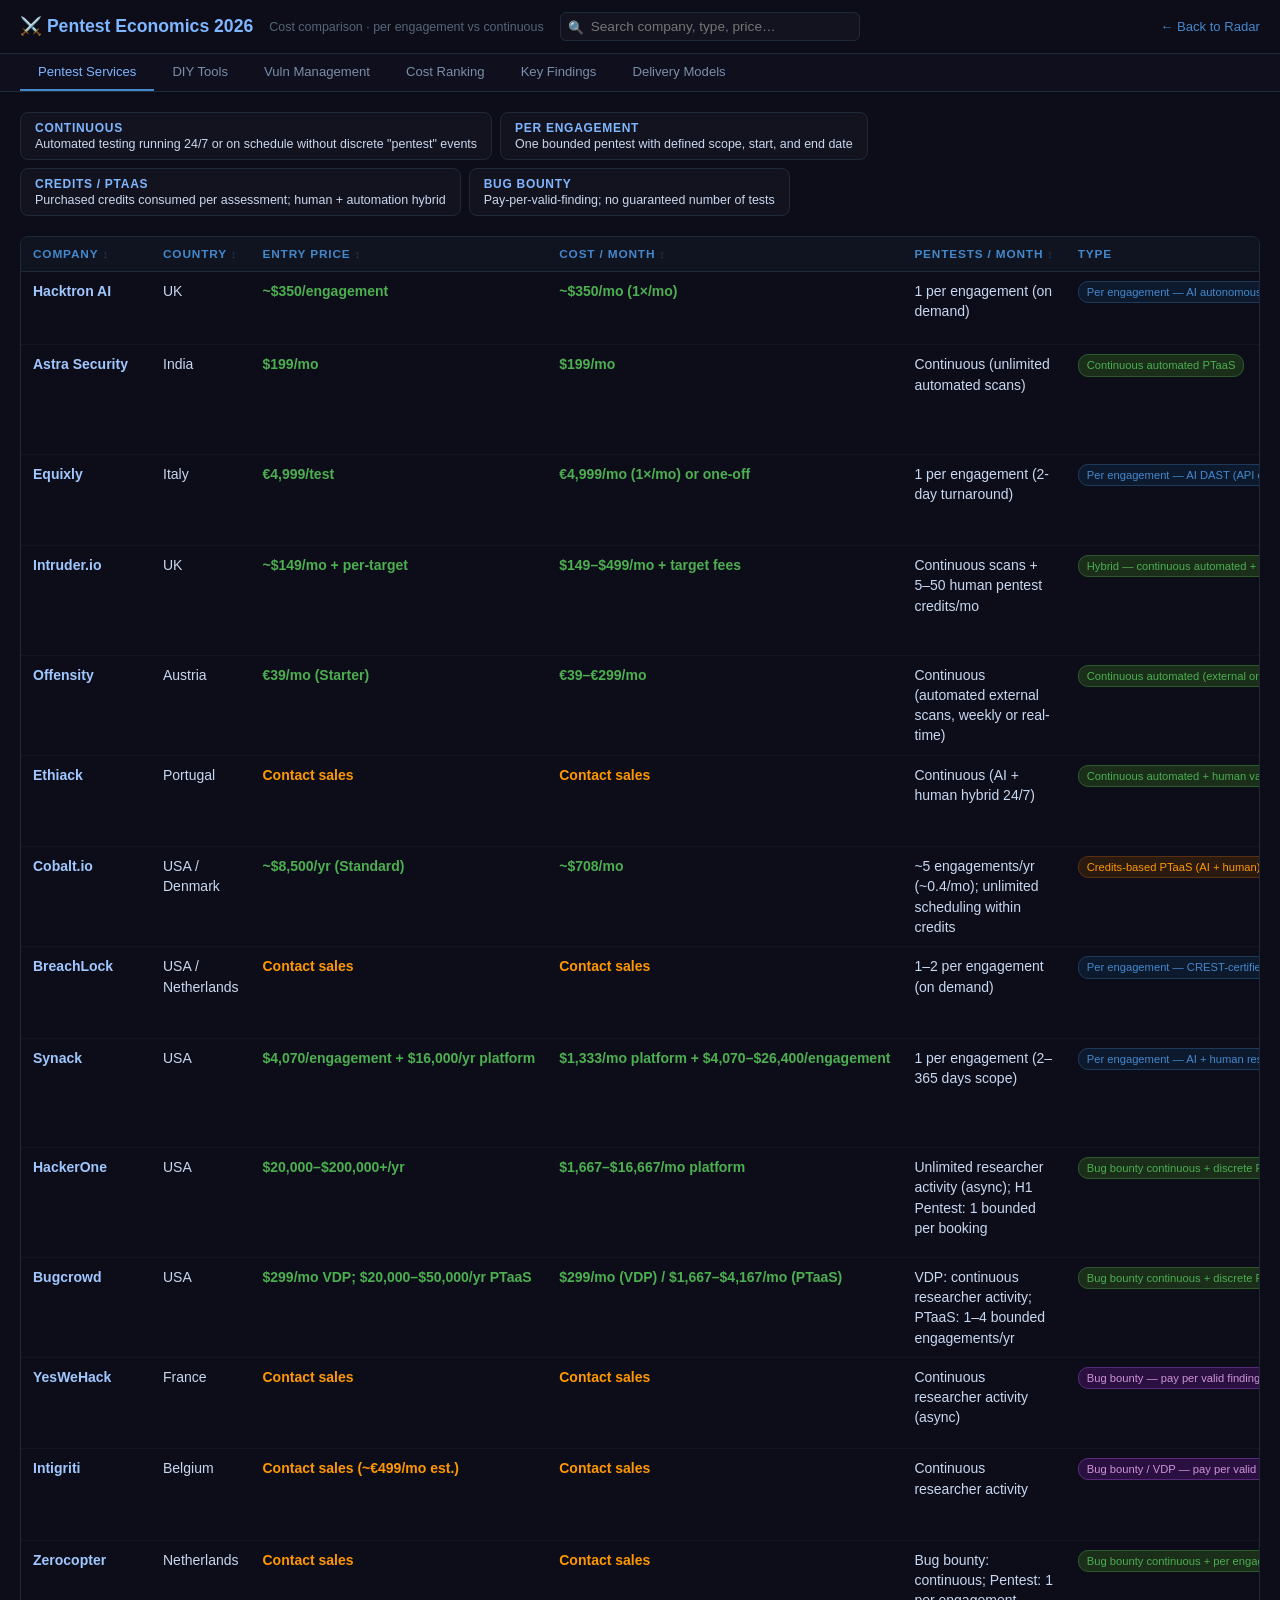
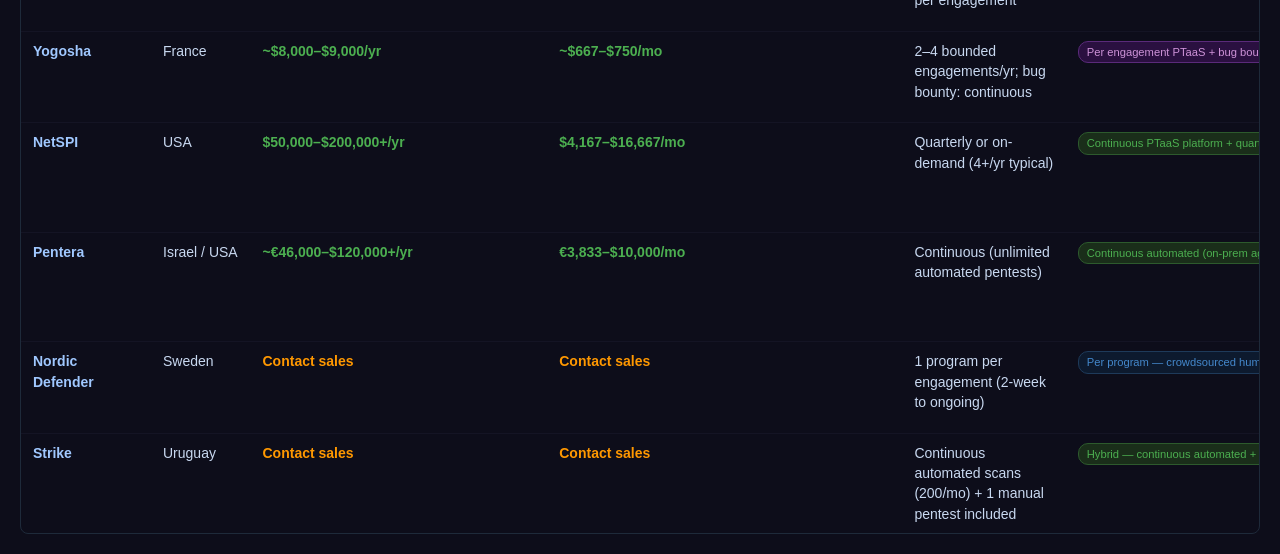
==== Competitors_Radar/pentest_economics.html @ 2196cc8c "Add interactive HTML pages for pricing reference and pentest economics" ====
<!DOCTYPE html>
<html lang="en">
<head>
<meta charset="utf-8"/>
<meta name="viewport" content="width=device-width, initial-scale=1"/>
<title>Pentest Economics 2026</title>
<style>
*,*::before,*::after{box-sizing:border-box;margin:0;padding:0}
body{background:#0d0d1a;color:#c8d8f0;font-family:'Segoe UI',Arial,sans-serif;font-size:14px;min-height:100vh}

.topbar{position:sticky;top:0;z-index:100;background:#0d0d1a;border-bottom:1px solid #1e2a3a;padding:12px 20px;display:flex;align-items:center;gap:16px;flex-wrap:wrap}
.topbar h1{font-size:1.1rem;font-weight:700;color:#7eb6ff;white-space:nowrap}
.topbar .meta{font-size:.78rem;color:#556677}
.search-wrap{flex:1;min-width:180px;max-width:300px;position:relative}
.search-wrap input{width:100%;background:#13131f;border:1px solid #1e2a3a;border-radius:6px;padding:6px 10px 6px 30px;color:#c8d8f0;font-size:.85rem;outline:none}
.search-wrap input:focus{border-color:#4488cc}
.search-wrap::before{content:'🔍';position:absolute;left:8px;top:50%;transform:translateY(-50%);font-size:.8rem;pointer-events:none}
.back-link{color:#4488cc;text-decoration:none;font-size:.82rem;margin-left:auto;white-space:nowrap}
.back-link:hover{color:#7eb6ff}

.tab-nav{display:flex;gap:0;overflow-x:auto;border-bottom:1px solid #1e2a3a;background:#0f0f1e;padding:0 20px;scrollbar-width:none}
.tab-nav::-webkit-scrollbar{display:none}
.tab-btn{background:none;border:none;border-bottom:2px solid transparent;color:#7a8fa8;font-size:.82rem;padding:10px 18px;cursor:pointer;white-space:nowrap;transition:color .15s,border-color .15s}
.tab-btn:hover{color:#a0c8ff}
.tab-btn.active{color:#7eb6ff;border-bottom-color:#4488cc}

.content{padding:20px}
.section{display:none}
.section.visible{display:block}

/* definition pills */
.defs{display:flex;flex-wrap:wrap;gap:8px;margin-bottom:20px}
.def-pill{background:#13131f;border:1px solid #1e2a3a;border-radius:8px;padding:8px 14px;font-size:.78rem}
.def-pill strong{color:#7eb6ff;display:block;margin-bottom:2px;font-size:.75rem;text-transform:uppercase;letter-spacing:.06em}

/* table */
.table-wrap{overflow-x:auto;border:1px solid #1e2a3a;border-radius:8px;margin-top:4px}
table{width:100%;border-collapse:collapse;min-width:700px}
thead{position:sticky;top:0;z-index:10}
th{background:#0f1420;color:#4488cc;font-size:.74rem;font-weight:600;text-transform:uppercase;letter-spacing:.07em;padding:10px 12px;text-align:left;border-bottom:1px solid #1e2a3a;cursor:pointer;white-space:nowrap;user-select:none}
th:hover{color:#7eb6ff}
th .si{margin-left:4px;opacity:.35;font-size:.7rem}
th.s-asc .si::after{content:'▲';opacity:1}
th.s-desc .si::after{content:'▼';opacity:1}
th:not(.s-asc):not(.s-desc) .si::after{content:'↕'}
td{padding:9px 12px;border-bottom:1px solid #141424;vertical-align:top;line-height:1.45}
tr:last-child td{border-bottom:none}
tr:hover td{background:#111120}
tr.hidden-row{display:none}
td.c-company{font-weight:600;color:#a0c8ff;min-width:130px}
td.c-price{font-weight:700;color:#4caf50;white-space:nowrap}
td.c-free{font-weight:700;color:#4fc3f7}
td.c-contact{font-weight:600;color:#ff9800}
td.c-month{color:#c8d8f0}
td.c-note{font-size:.78rem;color:#7a8fa8}
td.c-type{font-size:.78rem}

/* type badge */
.type-badge{display:inline-block;padding:2px 8px;border-radius:10px;font-size:.7rem;white-space:nowrap}
.tb-continuous{background:#1a2e1a;color:#4caf50;border:1px solid #2d5a2d}
.tb-engagement{background:#0d1a2e;color:#4488cc;border:1px solid #1e3a5a}
.tb-tool{background:#2a2a10;color:#ffc107;border:1px solid #5a4a00}
.tb-bugbounty{background:#2a1040;color:#ce93d8;border:1px solid #5a2a7a}
.tb-bas{background:#2a1a10;color:#ff9800;border:1px solid #5a3010}
.tb-hybrid{background:#1a1a2e;color:#7986cb;border:1px solid #2e3a6a}

/* cost ranking bar chart */
.rank-section{margin-top:4px}
.rank-item{display:flex;align-items:center;gap:12px;margin-bottom:8px;padding:8px 12px;background:#13131f;border:1px solid #1e2a3a;border-radius:6px}
.rank-company{min-width:160px;font-weight:600;color:#a0c8ff;font-size:.85rem}
.rank-price{min-width:170px;font-weight:700;color:#4caf50;font-size:.85rem;white-space:nowrap}
.rank-bar-wrap{flex:1;background:#0f0f1e;border-radius:4px;height:8px;overflow:hidden}
.rank-bar{height:100%;border-radius:4px;background:linear-gradient(90deg,#4488cc,#4caf50);transition:width .3s}
.rank-type{min-width:120px;font-size:.72rem;color:#7a8fa8}
.rank-human{color:#ce93d8;font-size:.72rem;min-width:80px}

/* insight cards */
.insight-grid{display:grid;grid-template-columns:repeat(auto-fill,minmax(260px,1fr));gap:14px}
.insight-card{background:#13131f;border:1px solid #1e2a3a;border-radius:8px;padding:16px}
.insight-q{font-size:.75rem;color:#556677;text-transform:uppercase;letter-spacing:.08em;margin-bottom:4px}
.insight-a{font-size:.88rem;color:#c8d8f0;font-weight:600;margin-bottom:4px}
.insight-detail{font-size:.78rem;color:#8899aa;line-height:1.5}

/* model breakdown */
.model-grid{display:grid;grid-template-columns:repeat(auto-fill,minmax(220px,1fr));gap:12px;margin-top:4px}
.model-card{background:#13131f;border:1px solid #1e2a3a;border-radius:8px;padding:14px}
.model-title{font-size:.85rem;font-weight:700;margin-bottom:8px}
.model-vendors{font-size:.78rem;color:#7a8fa8;line-height:1.8}
.model-for{font-size:.75rem;color:#556677;margin-top:6px;padding-top:6px;border-top:1px solid #1e2a3a}

.section-note{background:#10101e;border:1px solid #1e2a3a;border-radius:6px;padding:10px 14px;font-size:.8rem;color:#7a8fa8;margin-bottom:14px;line-height:1.5}
.section-note strong{color:#a0c8ff}
</style>
</head>
<body>

<div class="topbar">
  <h1>⚔️ Pentest Economics 2026</h1>
  <span class="meta">Cost comparison · per engagement vs continuous</span>
  <div class="search-wrap">
    <input type="text" id="gsearch" placeholder="Search company, type, price…" oninput="filterAll()"/>
  </div>
  <a class="back-link" href="index.html">← Back to Radar</a>
</div>

<div class="tab-nav">
  <button class="tab-btn active" onclick="sw('services',this)">Pentest Services</button>
  <button class="tab-btn" onclick="sw('tools',this)">DIY Tools</button>
  <button class="tab-btn" onclick="sw('vm',this)">Vuln Management</button>
  <button class="tab-btn" onclick="sw('ranking',this)">Cost Ranking</button>
  <button class="tab-btn" onclick="sw('insights',this)">Key Findings</button>
  <button class="tab-btn" onclick="sw('models',this)">Delivery Models</button>
</div>

<div class="content">

<!-- PENTEST SERVICES -->
<div class="section visible" id="section-services">
  <div class="defs">
    <div class="def-pill"><strong>Continuous</strong>Automated testing running 24/7 or on schedule without discrete "pentest" events</div>
    <div class="def-pill"><strong>Per Engagement</strong>One bounded pentest with defined scope, start, and end date</div>
    <div class="def-pill"><strong>Credits / PTaaS</strong>Purchased credits consumed per assessment; human + automation hybrid</div>
    <div class="def-pill"><strong>Bug Bounty</strong>Pay-per-valid-finding; no guaranteed number of tests</div>
  </div>
  <div class="table-wrap">
    <table id="svc-table">
      <thead><tr>
        <th onclick="sortT('svc-table',0)">Company<span class="si"></span></th>
        <th onclick="sortT('svc-table',1)">Country<span class="si"></span></th>
        <th onclick="sortT('svc-table',2)">Entry Price<span class="si"></span></th>
        <th onclick="sortT('svc-table',3)">Cost / Month<span class="si"></span></th>
        <th onclick="sortT('svc-table',4)">Pentests / Month<span class="si"></span></th>
        <th>Type</th>
        <th>Additional Services</th>
      </tr></thead>
      <tbody id="svc-tbody"></tbody>
    </table>
  </div>
</div>

<!-- DIY TOOLS -->
<div class="section" id="section-tools">
  <div class="section-note"><strong>Note:</strong> These are software platforms — you perform the testing yourself. Cost per pentest depends entirely on your team's capacity and skills. No testing service is included.</div>
  <div class="table-wrap">
    <table id="tool-table">
      <thead><tr>
        <th onclick="sortT('tool-table',0)">Company<span class="si"></span></th>
        <th onclick="sortT('tool-table',1)">Country<span class="si"></span></th>
        <th onclick="sortT('tool-table',2)">Entry Price<span class="si"></span></th>
        <th onclick="sortT('tool-table',3)">Cost / Month<span class="si"></span></th>
        <th onclick="sortT('tool-table',4)">Pentests / Month<span class="si"></span></th>
        <th>Type</th>
        <th>Capabilities</th>
      </tr></thead>
      <tbody id="tool-tbody"></tbody>
    </table>
  </div>
</div>

<!-- VULN MANAGEMENT -->
<div class="section" id="section-vm">
  <div class="section-note"><strong>Not pentesting</strong> — these platforms find vulnerabilities but do <strong>not</strong> conduct penetration tests. Included for completeness as they are frequently confused with PTaaS.</div>
  <div class="table-wrap">
    <table id="vm-table">
      <thead><tr>
        <th onclick="sortT('vm-table',0)">Company<span class="si"></span></th>
        <th onclick="sortT('vm-table',1)">Country<span class="si"></span></th>
        <th onclick="sortT('vm-table',2)">Entry Price<span class="si"></span></th>
        <th onclick="sortT('vm-table',3)">Cost / Month<span class="si"></span></th>
        <th onclick="sortT('vm-table',4)">Scans / Month<span class="si"></span></th>
        <th>Type</th>
        <th>Key Limitation vs Pentest</th>
      </tr></thead>
      <tbody id="vm-tbody"></tbody>
    </table>
  </div>
</div>

<!-- COST RANKING -->
<div class="section" id="section-ranking">
  <div class="section-note">Cost per <strong>one pentest engagement</strong> or equivalent monthly commitment, sorted low → high.</div>
  <div class="rank-section" id="rank-list"></div>
</div>

<!-- KEY FINDINGS -->
<div class="section" id="section-insights">
  <div class="insight-grid" id="insight-grid"></div>
</div>

<!-- DELIVERY MODELS -->
<div class="section" id="section-models">
  <div class="model-grid" id="model-grid"></div>
</div>

</div>

<script>
// ── TYPE BADGE ────────────────────────────────────────────────────────────────
function typeBadge(t){
  if(!t) return '';
  let cls='tb-engagement', label=t;
  if(/continuous/i.test(t)) cls='tb-continuous';
  else if(/tool/i.test(t)) cls='tb-tool';
  else if(/bug bounty/i.test(t)) cls='tb-bugbounty';
  else if(/BAS|simulation/i.test(t)) cls='tb-bas';
  else if(/hybrid/i.test(t)) cls='tb-hybrid';
  return `<span class="type-badge ${cls}">${label}</span>`;
}

// ── DATA ─────────────────────────────────────────────────────────────────────
const SVC = [
  ['Hacktron AI','UK','~$350/engagement','~$350/mo (1×/mo)','1 per engagement (on demand)','Per engagement — AI autonomous','AI-generated fix guidance; comparable to $20K–$30K manual scope per claim'],
  ['Astra Security','India','$199/mo','$199/mo','Continuous (unlimited automated scans)','Continuous automated PTaaS','CI/CD integration, OWASP+, collaboration workspace, free rescans after fix; compliance-ready reports'],
  ['Equixly','Italy','€4,999/test','€4,999/mo (1×/mo) or one-off','1 per engagement (2-day turnaround)','Per engagement — AI DAST (API only)','Blackbox/greybox, full audit report, remediation guidance, endpoint dependency mapping'],
  ['Intruder.io','UK','~$149/mo + per-target','$149–$499/mo + target fees','Continuous scans + 5–50 human pentest credits/mo','Hybrid — continuous automated + discrete PTaaS credits','ASM, cloud account scanning, AI analyst, container scanning; credits usable for manual pentest engagements'],
  ['Offensity','Austria','€39/mo (Starter)','€39–€299/mo','Continuous (automated external scans, weekly or real-time)','Continuous automated (external only)','Starter: SSL/TLS monitoring, scan history; RED plan: 4 days/mo human pentesting included'],
  ['Ethiack','Portugal','Contact sales','Contact sales','Continuous (AI + human hybrid 24/7)','Continuous automated + human validation','Attack surface mapping, compliance reporting, remediation guidance; Launch ~€1,790/yr'],
  ['Cobalt.io','USA / Denmark','~$8,500/yr (Standard)','~$708/mo','~5 engagements/yr (~0.4/mo); unlimited scheduling within credits','Credits-based PTaaS (AI + human)','6–12 month retesting; CSM; live collaboration; ASM + DAST add-ons; 1 credit = 8 hrs of testing'],
  ['BreachLock','USA / Netherlands','Contact sales','Contact sales','1–2 per engagement (on demand)','Per engagement — CREST-certified manual','Audit-ready reports, free re-test (1–2×), unlimited remediation support during engagement'],
  ['Synack','USA','$4,070/engagement + $16,000/yr platform','$1,333/mo platform + $4,070–$26,400/engagement','1 per engagement (2–365 days scope)','Per engagement — AI + human researcher crowd','Platform subscription mandatory; compliance reports; vulnerability analytics; Sara AI-led from $4,070'],
  ['HackerOne','USA','$20,000–$200,000+/yr','$1,667–$16,667/mo platform','Unlimited researcher activity (async); H1 Pentest: 1 bounded per booking','Bug bounty continuous + discrete PTaaS','AI-assisted triage; VDP; compliance; H1 Agentic Pentest; 300K+ researcher community; bounty payouts separate'],
  ['Bugcrowd','USA','$299/mo VDP; $20,000–$50,000/yr PTaaS','$299/mo (VDP) / $1,667–$4,167/mo (PTaaS)','VDP: continuous researcher activity; PTaaS: 1–4 bounded engagements/yr','Bug bounty continuous + discrete PTaaS','Managed triage; 150,000+ researcher community; VDP free tier; setup fee $5K–$20K'],
  ['YesWeHack','France','Contact sales','Contact sales','Continuous researcher activity (async)','Bug bounty — pay per valid finding','Managed triage (to quota); VDP; 90,000+ vetted researchers; DOJO training; API'],
  ['Intigriti','Belgium','Contact sales (~€499/mo est.)','Contact sales','Continuous researcher activity','Bug bounty / VDP — pay per valid finding','Triage management; hybrid pentest; ASM; Jira/Slack/SSO; 100,000+ researchers'],
  ['Zerocopter','Netherlands','Contact sales','Contact sales','Bug bounty: continuous; Pentest: 1 per engagement','Bug bounty continuous + per engagement pentest','"No cure, no pay" model; Hacksclusive delivery platform; managed by Zerocopter team'],
  ['Yogosha','France','~$8,000–$9,000/yr','~$667–$750/mo','2–4 bounded engagements/yr; bug bounty: continuous','Per engagement PTaaS + bug bounty','Private researcher pool; fixed-cost audits; bug bounty pay-per-finding; EU-focused'],
  ['NetSPI','USA','$50,000–$200,000+/yr','$4,167–$16,667/mo','Quarterly or on-demand (4+/yr typical)','Continuous PTaaS platform + quarterly engagements','Continuous pentest platform; asset-based; compliance reporting; dedicated team; top US bank clients'],
  ['Pentera','Israel / USA','~€46,000–$120,000+/yr','€3,833–$10,000/mo','Continuous (unlimited automated pentests)','Continuous automated (on-prem agent)','Ransomware resilience testing; attack path chaining; remediation prioritization; on-prem deployment'],
  ['Nordic Defender','Sweden','Contact sales','Contact sales','1 program per engagement (2-week to ongoing)','Per program — crowdsourced human + moderated','Standard: 3 pentesters; Premium: 5 pentesters; VIP: rotating crowd + quarterly assessments'],
  ['Strike','Uruguay','Contact sales','Contact sales','Continuous automated scans (200/mo) + 1 manual pentest included','Hybrid — continuous automated + 1 manual pentest/yr','Vuln manager, compliance reports (SOC 2, ISO 27001); 50% cashback SLA if no critical vulns'],
];

const TOOLS = [
  ['PortSwigger (Burp Suite Pro)','UK','$499/user/yr','$42/user/mo','Unlimited (DIY web app pentests)','Tool — web app manual + automated','Proxy intercept, scanner, intruder, Burp AI, extensibility (BApps), Web Security Academy'],
  ['Pentest-Tools.com','Romania','$95/user/mo (NetSec)','$95–$190/user/mo','Unlimited (DIY tool-based)','Tool — network + web app scanners','20+ integrated tools, exploitation modules, report generation, Burp import, team workspaces'],
  ['Aikido Security','Belgium','$0–$1,050/mo flat','$0–$1,050/mo','Continuous automated (unlimited)','Tool / platform — DevSecOps SAST+DAST+SCA','Code scanning, container, cloud, secrets, API — developer-first; no manual pentest service'],
  ['Snyk','USA','$0–$25/dev/mo','$0–$25/dev/mo','Continuous automated (unlimited scans)','Tool — SAST, SCA, DAST, IaC','Fix PRs, AI remediation, IDE plugins, CI/CD integrations; developer security platform'],
  ['Detectify','Sweden','~$85/mo entry','~$85–$420/mo','Continuous (automated, scheduled)','Tool — DAST + ASM','Deep scanning, asset monitoring, subdomain discovery; real-time vulnerability alerts'],
  ['Greenbone (OpenVAS)','Germany','€0–€2,450/yr','€0–€204/mo','Continuous automated (network vuln scans)','Tool — network vulnerability scanner','Enterprise feed (10,000+ vuln checks), appliances, OT/ICS support'],
  ['Enginsight','Germany','€8.91/mo','€8.91–€26.99/mo + modules','Continuous automated (network + web)','Tool — all-in-one SME security platform','VM, SIEM, patch management, pentest module (€139.64/mo add-on), EDR; modular'],
  ['Trickest','Serbia','$0 (Community)','$0 → custom','Unlimited workflow runs (parallelism-based)','Tool — offensive security workflow automation','90+ built-in workflows, 100s of integrations, visual editor, ASM, DAST automation'],
  ['ImmuniWeb','Switzerland','~$99/mo','~$99/mo + per-engagement','Continuous ASM + discrete on-demand from ~$10,000','Hybrid tool + service','Zero false-positive SLA; AI scanner; on-demand human pentest option; mobile, API, dark web'],
  ['Mindgard','UK','Contact sales','Contact sales','Continuous automated (AI model testing)','Tool — AI/LLM security testing','Automated red teaming for LLMs, AI agents, model security; unique AI-security niche'],
];

const VM = [
  ['Tenable Nessus Professional','USA','$4,790/scanner/yr','$399/scanner/mo','Continuous/unlimited (per scanner)','Vuln scanner — passive detection','Finds vulnerabilities, does not exploit or chain them; no attack path simulation'],
  ['Tenable Nessus Expert','USA','$6,790/scanner/yr','$566/scanner/mo','Continuous/unlimited + cloud + ASM','Vuln scanner + ASM','Same limitation; adds attack surface discovery'],
  ['Qualys VMDR','USA','~$199/asset/yr','~$17/asset/mo','Continuous (agent-based)','Vuln scanner — enterprise grade','No exploitation; policy/compliance focus; modular add-ons (WAS, CSPM, etc.)'],
  ['Rapid7 InsightVM','USA','~$1.93/asset/mo (500 assets)','~$965/mo (500 assets)','Continuous (agent + network)','Vuln scanner + risk prioritization','No exploitation; strong SIEM/XDR integration; volume discounts lower per-asset cost'],
  ['Holm Security','Sweden','Contact sales','Contact sales','Continuous automated','Vuln mgmt + phishing sim','Network, web, CSPM, API scanning; phishing simulation; no manual pentest'],
  ['AttackIQ Flex','USA','$0 → $4,995/mo','$0–$4,995/mo','On-demand (per credit or monthly)','BAS — simulates attacks against controls','Tests your defenses\' response, not your attack surface; MITRE ATT&CK aligned'],
  ['Cymulate','Israel','~$7,000/yr entry','~$583/mo entry','On-demand or scheduled','BAS — breach & attack simulation','Attack path simulation; exposure management; does not find new vulnerabilities'],
  ['Picus Security','Turkey / USA','Contact sales','Contact sales','Continuous simulations','BAS — threat-centric validation','10,000+ attack actions; MITRE ATT&CK; complements pentest, doesn\'t replace it'],
  ['SafeBreach','USA','~$7,000/mo est. (1,000 endpoints)','~$7,000/mo','Continuous automated','BAS — control validation','Validates security controls work; does not perform real exploitation'],
  ['CyCognito','USA','~$25,000–$75,000/yr','~$2,083–$6,250/mo','Continuous (attack surface discovery + auto-testing)','EASM + exposure validation','Discovery + risk scoring + limited auto-testing; not full manual pentest'],
];

const RANKING = [
  {company:'Filigran OpenBAS',cost:'$0',basis:'Free open-source BAS (self-hosted)',type:'Automated simulation only',pct:0},
  {company:'AttackIQ Flex',cost:'$0 (free tier)',basis:'Free limited BAS',type:'Automated',pct:0},
  {company:'Snyk / Aikido / PortSwigger',cost:'$0–$42/mo (tools)',basis:'DIY tool cost only',type:'DIY — your team runs tests',pct:1},
  {company:'Hacktron AI',cost:'~$350/engagement',basis:'Per engagement, AI autonomous',type:'AI',pct:3},
  {company:'Astra Security',cost:'~$199/mo (continuous)',basis:'Monthly flat — unlimited automated',type:'AI automated',pct:2},
  {company:'Cobalt.io',cost:'~$1,700/credit',basis:'Standard ~$8,500/5 credits',type:'AI + human hybrid',pct:15},
  {company:'Yogosha',cost:'~$2,000–$4,500/engagement',basis:'~$8–9K/yr ÷ 2–4 engagements',type:'Human researcher pool',pct:35},
  {company:'Equixly',cost:'€4,999/engagement',basis:'Fixed per-test fee',type:'AI DAST (API only)',pct:45},
  {company:'Synack Sara (AI-led)',cost:'$4,070 + $1,333/mo platform',basis:'Per engagement + mandatory platform',type:'AI-led, human validated',pct:47},
  {company:'Bugcrowd PTaaS',cost:'$5,000–$12,500/engagement',basis:'~$20–50K/yr ÷ 4 engagements',type:'Human researcher community',pct:55},
  {company:'HackerOne H1 Pentest',cost:'$5,000–$50,000+/engagement',basis:'Platform $20–200K/yr ÷ engagements',type:'Human + AI triage',pct:60},
  {company:'BreachLock',cost:'$5,000–$30,000/engagement (est.)',basis:'Contact sales; market range',type:'Human (CREST-certified)',pct:65},
  {company:'Pentera',cost:'Unlimited for €3,833–$10,000/mo',basis:'Continuous — no discrete count',type:'Automated (on-prem)',pct:80},
  {company:'NetSPI',cost:'$12,500–$50,000/quarterly',basis:'$50–200K/yr ÷ 4 quarterly tests',type:'Human + platform',pct:100},
];

const INSIGHTS = [
  {q:'Cheapest single pentest',a:'Hacktron AI (~$350/engagement AI-led)',detail:'Scope and depth are limited vs manual; suitable for startups needing a fast automated scan'},
  {q:'Cheapest continuous testing',a:'Astra Security ($199/mo)',detail:'For web apps; Offensity (€39/mo) for external attack surface — both EU SMB accessible'},
  {q:'Best value PTaaS for SMB',a:'Cobalt.io (~$708/mo = $8,500/yr, 5 engagements)',detail:'AI+human hybrid; named CSM; live collaboration — enterprise quality at mid-market price'},
  {q:'Most expensive',a:'NetSPI ($4,167–$16,667/mo) and Pentera ($3,833–$10,000/mo)',detail:'Both are enterprise-only; NetSPI requires human-led quarterly programs at US bank scale'},
  {q:'Biggest hidden cost',a:'Synack: $16,000/yr mandatory platform fee',detail:'Every engagement adds on top of this — making even the cheapest Sara engagement $20K+ for year 1'},
  {q:'Only unlimited continuous at transparent price',a:'Astra ($199/mo), Offensity (€299/mo), Enginsight + pentest module (€167/mo)',detail:'Three vendors with clear public pricing for continuous automated testing — rest require quote'},
  {q:'EU-regulated SMB gap',a:'No vendor below €2,000/yr for automated pentest-grade validation in the EU',detail:'Significant market gap — DORA + NIS2 require it but no affordable EU-native continuous PTaaS exists'},
  {q:'Human pentest cost floor',a:'~$4,000–$5,000/engagement',detail:'Anything below is AI/automated only; verified human researcher time starts at Synack Sara $4,070'},
  {q:'Bug bounty true cost',a:'Deceptively high: platform $20–200K/yr + bounty payouts $10K–$500K+',detail:'Total cost depends entirely on researcher activity; works best for large attack surfaces with mature programs'},
];

const MODELS = [
  {title:'🔄 Continuous Automated',class:'tb-continuous',vendors:'Astra · Offensity · Ethiack · Pentera · Intruder · Detectify · Aikido · Enginsight',for:'Ongoing compliance; DevSecOps integration; regulated industries needing always-on coverage'},
  {title:'🎯 Credits / PTaaS Hybrid',class:'tb-hybrid',vendors:'Cobalt.io · Intruder (pentest credits) · Synack',for:'Annual compliance cycle with on-demand flexibility; teams needing both scheduled and ad-hoc tests'},
  {title:'📋 Per Engagement (Human)',class:'tb-engagement',vendors:'BreachLock · Synack · NetSPI · Nordic Defender · Equixly · Yogosha · Hacktron AI',for:'Point-in-time certification; specific compliance milestones (SOC 2, ISO 27001, PCI-DSS)'},
  {title:'🐛 Bug Bounty (Async)',class:'tb-bugbounty',vendors:'HackerOne · Bugcrowd · YesWeHack · Intigriti · Zerocopter · Yogosha',for:'Large attack surfaces; mature security posture; pay-per-valid-finding discovery model'},
  {title:'🔧 DIY Tool',class:'tb-tool',vendors:'PortSwigger · Pentest-Tools.com · Trickest · Snyk · Aikido · Detectify',for:'Internal security teams running their own pentests; security researchers; red teams'},
  {title:'🎭 BAS / Control Validation',class:'tb-bas',vendors:'AttackIQ · Cymulate · Picus · SafeBreach · Filigran',for:'Testing whether defenses detect known attack patterns; MITRE ATT&CK validation; SOC tuning'},
];

// ── RENDER ────────────────────────────────────────────────────────────────────
function priceTd(p){
  if(!p) return '<td class="c-price">—</td>';
  if(p==='$0'||p.startsWith('$0 ')||p.startsWith('€0')) return `<td class="c-free">${p}</td>`;
  if(/contact sales/i.test(p)) return `<td class="c-contact">${p}</td>`;
  return `<td class="c-price">${p}</td>`;
}

function fillTable(tbodyId, rows){
  const tbody = document.getElementById(tbodyId);
  rows.forEach(r => {
    const tr = document.createElement('tr');
    tr.dataset.search = r.join(' ').toLowerCase();
    tr.innerHTML = `<td class="c-company">${r[0]}</td><td>${r[1]}</td>${priceTd(r[2])}${priceTd(r[3])}<td class="c-month">${r[4]}</td><td class="c-type">${typeBadge(r[5])}</td><td class="c-note">${r[6]}</td>`;
    tbody.appendChild(tr);
  });
}

function fillRanking(){
  const container = document.getElementById('rank-list');
  RANKING.forEach(r => {
    const div = document.createElement('div');
    div.className = 'rank-item';
    div.innerHTML = `
      <div class="rank-company">${r.company}</div>
      <div class="rank-price">${r.cost}</div>
      <div class="rank-bar-wrap"><div class="rank-bar" style="width:${Math.max(r.pct,2)}%"></div></div>
      <div class="rank-type">${r.type}</div>
      <div class="rank-human" style="color:#7a8fa8;font-size:.72rem">${r.basis}</div>`;
    container.appendChild(div);
  });
}

function fillInsights(){
  const grid = document.getElementById('insight-grid');
  INSIGHTS.forEach(i => {
    const card = document.createElement('div');
    card.className = 'insight-card';
    card.innerHTML = `<div class="insight-q">${i.q}</div><div class="insight-a">${i.a}</div><div class="insight-detail">${i.detail}</div>`;
    grid.appendChild(card);
  });
}

function fillModels(){
  const grid = document.getElementById('model-grid');
  MODELS.forEach(m => {
    const card = document.createElement('div');
    card.className = 'model-card';
    card.innerHTML = `<div class="model-title">${m.title}</div><div class="model-vendors">${m.vendors.split('·').map(v=>`<span class="type-badge ${m.class}" style="margin:2px 2px 2px 0;display:inline-block">${v.trim()}</span>`).join(' ')}</div><div class="model-for">${m.for}</div>`;
    grid.appendChild(card);
  });
}

// ── FILTER ────────────────────────────────────────────────────────────────────
function filterAll(){
  const q = document.getElementById('gsearch').value.toLowerCase();
  ['svc-tbody','tool-tbody','vm-tbody'].forEach(id => {
    document.querySelectorAll(`#${id} tr`).forEach(tr => {
      tr.classList.toggle('hidden-row', q && !tr.dataset.search.includes(q));
    });
  });
}

// ── SORT ─────────────────────────────────────────────────────────────────────
const ss = {};
function sortT(tid, col){
  const t = document.getElementById(tid);
  const tb = t.querySelector('tbody');
  const rows = Array.from(tb.querySelectorAll('tr'));
  const dir = ss[tid]===col+'a' ? 'd' : 'a';
  ss[tid] = col + dir;
  rows.sort((a,b) => {
    const ta = a.cells[col]?.textContent.trim()||'';
    const tb2= b.cells[col]?.textContent.trim()||'';
    return dir==='a' ? ta.localeCompare(tb2) : tb2.localeCompare(ta);
  });
  rows.forEach(r => tb.appendChild(r));
  t.querySelectorAll('th').forEach((th,i) => {
    th.classList.remove('s-asc','s-desc');
    if(i===col) th.classList.add(dir==='a'?'s-asc':'s-desc');
  });
}

// ── TABS ─────────────────────────────────────────────────────────────────────
function sw(name, btn){
  document.querySelectorAll('.section').forEach(s=>s.classList.remove('visible'));
  document.querySelectorAll('.tab-btn').forEach(b=>b.classList.remove('active'));
  document.getElementById('section-'+name).classList.add('visible');
  btn.classList.add('active');
}

// ── INIT ─────────────────────────────────────────────────────────────────────
fillTable('svc-tbody', SVC);
fillTable('tool-tbody', TOOLS);
fillTable('vm-tbody', VM);
fillRanking();
fillInsights();
fillModels();
</script>
</body>
</html>
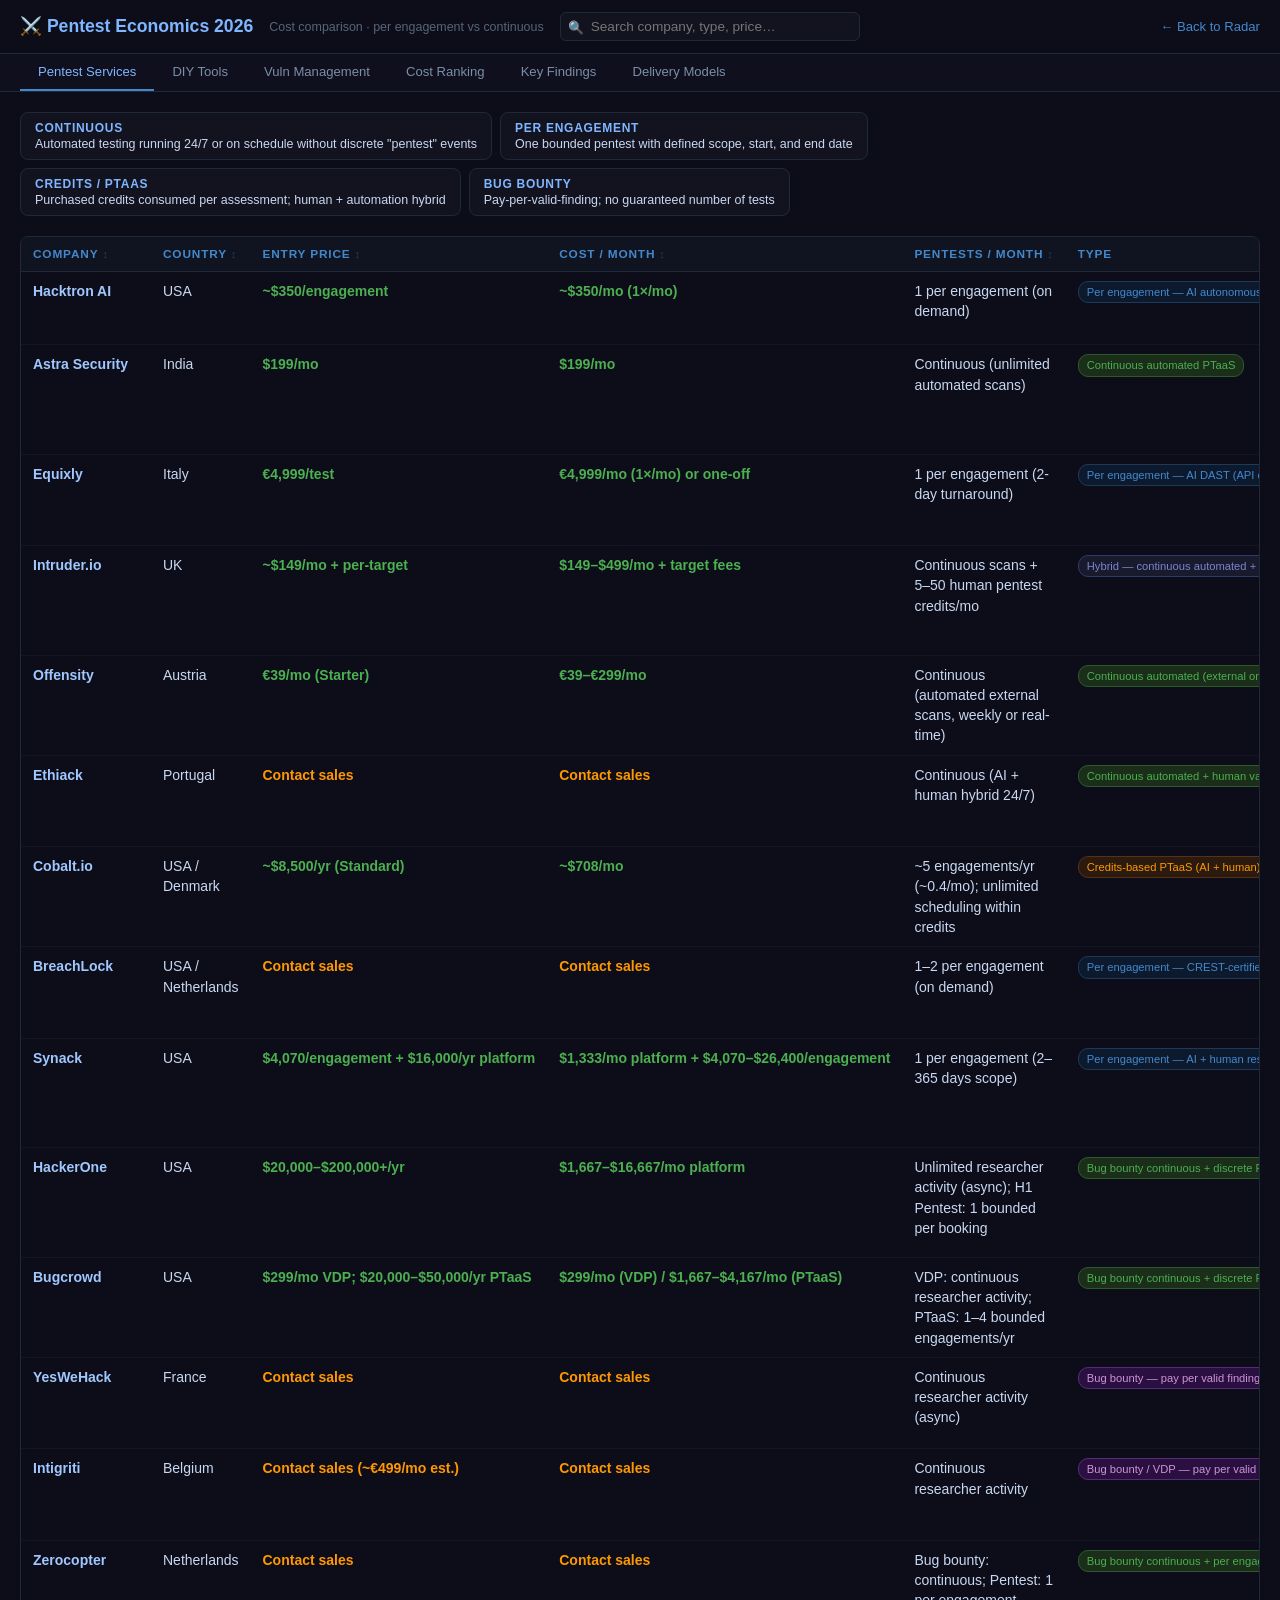
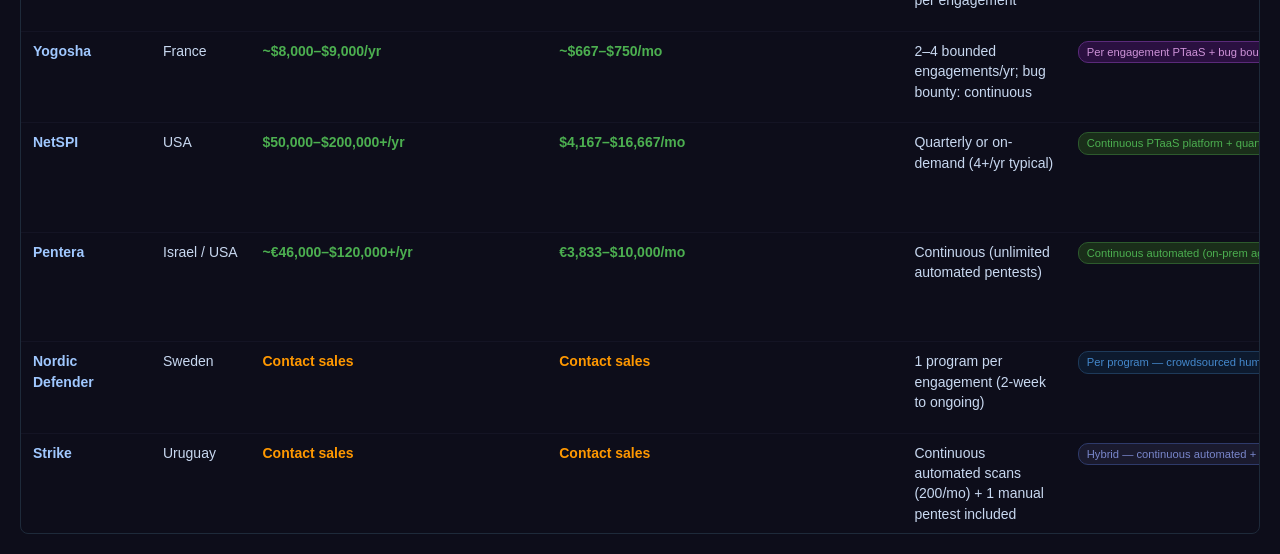
==== commit 5fa27d94: "Fix Competitors_Radar bugs and apply review improvements Bugs fixed: - CSV export: tier regex matche" ====
--- a/Competitors_Radar/pentest_economics.html
+++ b/Competitors_Radar/pentest_economics.html
@@ -127,8 +127,8 @@
       <thead><tr>
         <th onclick="sortT('svc-table',0)">Company<span class="si"></span></th>
         <th onclick="sortT('svc-table',1)">Country<span class="si"></span></th>
-        <th onclick="sortT('svc-table',2)">Entry Price<span class="si"></span></th>
-        <th onclick="sortT('svc-table',3)">Cost / Month<span class="si"></span></th>
+        <th onclick="sortT('svc-table',2,true)">Entry Price<span class="si"></span></th>
+        <th onclick="sortT('svc-table',3,true)">Cost / Month<span class="si"></span></th>
         <th onclick="sortT('svc-table',4)">Pentests / Month<span class="si"></span></th>
         <th>Type</th>
         <th>Additional Services</th>
@@ -146,8 +146,8 @@
       <thead><tr>
         <th onclick="sortT('tool-table',0)">Company<span class="si"></span></th>
         <th onclick="sortT('tool-table',1)">Country<span class="si"></span></th>
-        <th onclick="sortT('tool-table',2)">Entry Price<span class="si"></span></th>
-        <th onclick="sortT('tool-table',3)">Cost / Month<span class="si"></span></th>
+        <th onclick="sortT('tool-table',2,true)">Entry Price<span class="si"></span></th>
+        <th onclick="sortT('tool-table',3,true)">Cost / Month<span class="si"></span></th>
         <th onclick="sortT('tool-table',4)">Pentests / Month<span class="si"></span></th>
         <th>Type</th>
         <th>Capabilities</th>
@@ -165,8 +165,8 @@
       <thead><tr>
         <th onclick="sortT('vm-table',0)">Company<span class="si"></span></th>
         <th onclick="sortT('vm-table',1)">Country<span class="si"></span></th>
-        <th onclick="sortT('vm-table',2)">Entry Price<span class="si"></span></th>
-        <th onclick="sortT('vm-table',3)">Cost / Month<span class="si"></span></th>
+        <th onclick="sortT('vm-table',2,true)">Entry Price<span class="si"></span></th>
+        <th onclick="sortT('vm-table',3,true)">Cost / Month<span class="si"></span></th>
         <th onclick="sortT('vm-table',4)">Scans / Month<span class="si"></span></th>
         <th>Type</th>
         <th>Key Limitation vs Pentest</th>
@@ -199,17 +199,18 @@
 function typeBadge(t){
   if(!t) return '';
   let cls='tb-engagement', label=t;
-  if(/continuous/i.test(t)) cls='tb-continuous';
+  // hybrid first: labels like "Hybrid — continuous automated" must not fall into the continuous bucket
+  if(/hybrid/i.test(t)) cls='tb-hybrid';
+  else if(/continuous/i.test(t)) cls='tb-continuous';
   else if(/tool/i.test(t)) cls='tb-tool';
   else if(/bug bounty/i.test(t)) cls='tb-bugbounty';
   else if(/BAS|simulation/i.test(t)) cls='tb-bas';
-  else if(/hybrid/i.test(t)) cls='tb-hybrid';
   return `<span class="type-badge ${cls}">${label}</span>`;
 }
 
 // ── DATA ─────────────────────────────────────────────────────────────────────
 const SVC = [
-  ['Hacktron AI','UK','~$350/engagement','~$350/mo (1×/mo)','1 per engagement (on demand)','Per engagement — AI autonomous','AI-generated fix guidance; comparable to $20K–$30K manual scope per claim'],
+  ['Hacktron AI','USA','~$350/engagement','~$350/mo (1×/mo)','1 per engagement (on demand)','Per engagement — AI autonomous','AI-generated fix guidance; comparable to $20K–$30K manual scope per claim'],
   ['Astra Security','India','$199/mo','$199/mo','Continuous (unlimited automated scans)','Continuous automated PTaaS','CI/CD integration, OWASP+, collaboration workspace, free rescans after fix; compliance-ready reports'],
   ['Equixly','Italy','€4,999/test','€4,999/mo (1×/mo) or one-off','1 per engagement (2-day turnaround)','Per engagement — AI DAST (API only)','Blackbox/greybox, full audit report, remediation guidance, endpoint dependency mapping'],
   ['Intruder.io','UK','~$149/mo + per-target','$149–$499/mo + target fees','Continuous scans + 5–50 human pentest credits/mo','Hybrid — continuous automated + discrete PTaaS credits','ASM, cloud account scanning, AI analyst, container scanning; credits usable for manual pentest engagements'],
@@ -359,7 +360,12 @@
 
 // ── SORT ─────────────────────────────────────────────────────────────────────
 const ss = {};
-function sortT(tid, col){
+// First number in a price string ("€4,999/test" → 4999); null when none (e.g. "Contact sales")
+function priceNum(s){
+  const m = s.replace(/,/g,'').match(/\d+(?:\.\d+)?/);
+  return m ? parseFloat(m[0]) : null;
+}
+function sortT(tid, col, numeric){
   const t = document.getElementById(tid);
   const tb = t.querySelector('tbody');
   const rows = Array.from(tb.querySelectorAll('tr'));
@@ -368,6 +374,12 @@
   rows.sort((a,b) => {
     const ta = a.cells[col]?.textContent.trim()||'';
     const tb2= b.cells[col]?.textContent.trim()||'';
+    if(numeric){
+      const na = priceNum(ta), nb = priceNum(tb2);
+      if(na!==null && nb!==null && na!==nb) return dir==='a' ? na-nb : nb-na;
+      if(na===null && nb!==null) return 1;   // rows without a number ("Contact sales") always sink
+      if(nb===null && na!==null) return -1;
+    }
     return dir==='a' ? ta.localeCompare(tb2) : tb2.localeCompare(ta);
   });
   rows.forEach(r => tb.appendChild(r));
